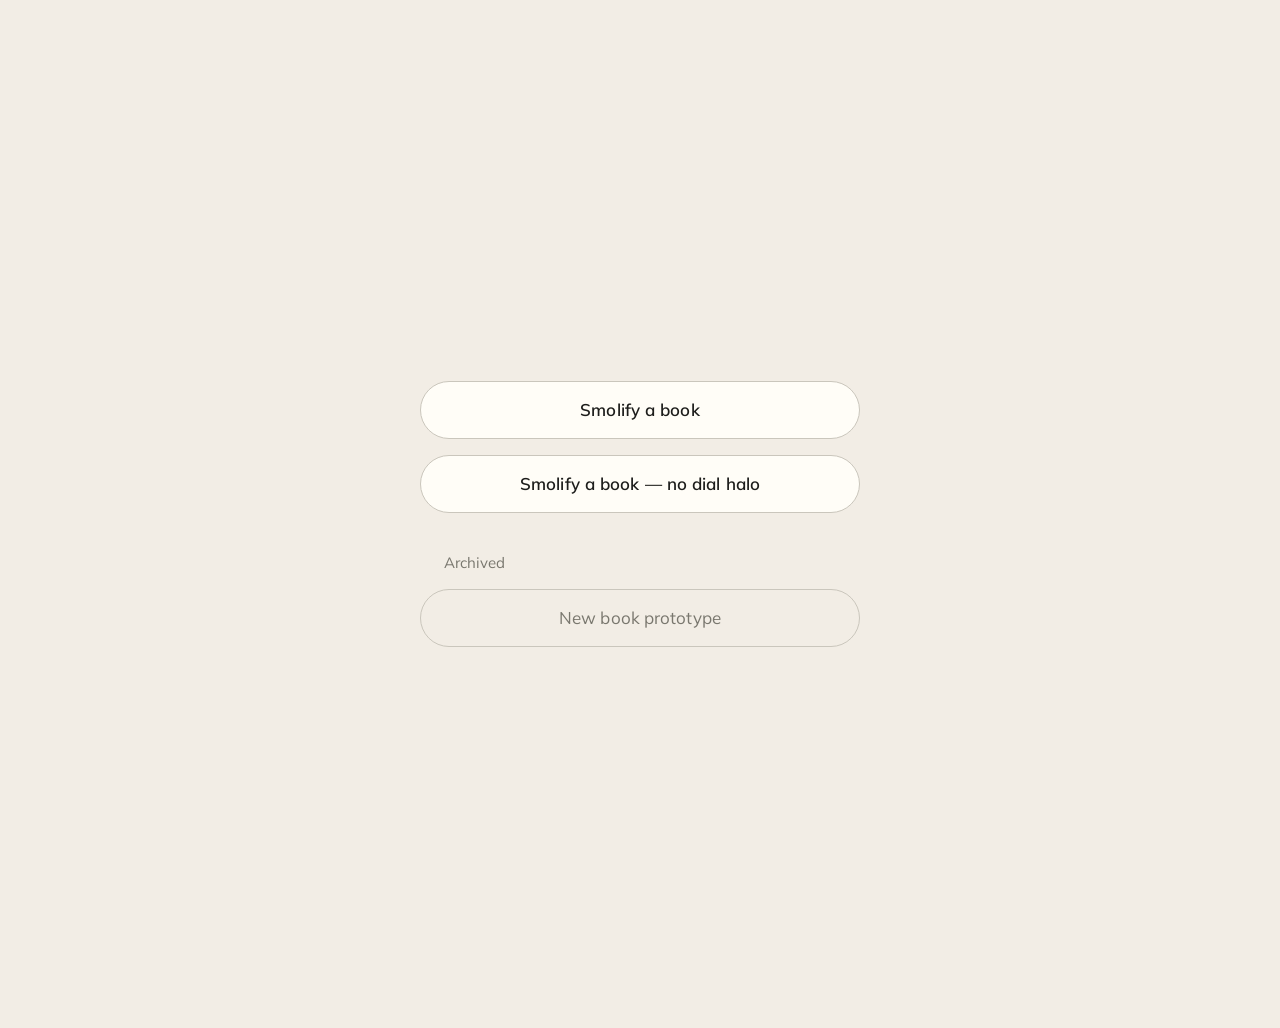
==== index.html @ 479d256e "Smolify a book — interactive prototype The Bulk recording flow from Smoly App Design (781:26595), bu" ====
<!doctype html>
<html lang="en">
<head>
<meta charset="utf-8">
<meta name="viewport" content="width=device-width, initial-scale=1">
<title>Smoly — Prototypes</title>
<link rel="preconnect" href="https://fonts.googleapis.com">
<link rel="preconnect" href="https://fonts.gstatic.com" crossorigin>
<link rel="stylesheet" href="https://fonts.googleapis.com/css2?family=Mulish:wght@400;600&display=swap">
<link rel="stylesheet" href="tokens.css">
<style>
  html, body { margin: 0; padding: 0; }
  body {
    min-height: 100vh;
    display: flex;
    align-items: center;
    justify-content: center;
    padding: 64px 24px;
    background: var(--md-sys-color-surface-container);
    font-family: var(--md-ref-typeface-plain), system-ui, sans-serif;
    -webkit-font-smoothing: antialiased;
  }

  .index { width: 100%; max-width: 440px; }

  .index__list { display: flex; flex-direction: column; gap: var(--smoly-space-16); }

  .index__item {
    display: flex;
    align-items: center;
    justify-content: center;
    height: 56px;
    padding-inline: var(--smoly-space-24);
    background: var(--md-sys-color-surface);
    border: 1px solid var(--md-sys-color-outline-variant);
    border-radius: var(--md-sys-shape-corner-full);
    color: var(--md-sys-color-on-surface);
    font: 600 17px/24px var(--md-ref-typeface-plain), system-ui, sans-serif;
    letter-spacing: .1px;
    text-align: center;
    text-decoration: none;
    transition: background-color .15s ease, border-color .15s ease, transform .15s ease;
  }
  .index__item:hover {
    background: var(--md-sys-color-surface-container-high);
    border-color: var(--md-sys-color-outline);
  }
  .index__item:active { transform: scale(.99); }

  .index__label {
    margin: var(--smoly-space-40) 0 var(--smoly-space-16);
    padding-inline: var(--smoly-space-24);
    color: var(--md-sys-color-outline);
    font: 400 15px/20px var(--md-ref-typeface-plain), system-ui, sans-serif;
  }

  /* archived entries stay reachable but recede */
  .index__item--archived {
    background: none;
    border-color: var(--md-sys-color-outline-variant);
    color: var(--md-sys-color-outline);
    font-weight: 400;
  }
  .index__item--archived:hover {
    background: var(--md-sys-color-surface-container-high);
    color: var(--md-sys-color-on-surface-variant);
  }

  @media (prefers-reduced-motion: reduce) {
    .index__item { transition: none; }
    .index__item:active { transform: none; }
  }
</style>
</head>
<body>

<main class="index">

  <div class="index__list">
    <a class="index__item" href="smolify-book.html">Smolify a book</a>
    <a class="index__item" href="smolify-book-flat.html">Smolify a book — no dial halo</a>
  </div>

  <p class="index__label">Archived</p>

  <div class="index__list">
    <a class="index__item index__item--archived" href="archive/new-book-prototype/index.html">New book prototype</a>
  </div>

</main>

</body>
</html>
---- tokens.css ----
/* ============================================================
   Smoly — design tokens
   Mirrors the "Smoly Material Library" Figma variable collections
   (file 7Js3isvjdjVoFWNoPPpWo4 · pages Colour, Typography, Shape & spacing).
   Values read from Figma, not eyeballed. Do not add tokens here that
   do not exist in the library.
   ============================================================ */

:root {
  /* ── Colour · primary ───────────────────────────────── */
  --md-sys-color-primary:              #f15a86;
  --md-sys-color-on-primary:           #3f0017;
  --md-sys-color-primary-container:    #fcdee7;
  --md-sys-color-on-primary-container: #8f043f;
  /* Smoly deviation: filled buttons use white, not on-primary */
  --smoly-color-button-on-filled:      #ffffff;

  /* ── Colour · secondary (blue) ──────────────────────── */
  --md-sys-color-secondary:              #4f85dd;
  --md-sys-color-on-secondary:           #1d1d1b;
  --md-sys-color-secondary-container:    #e1ebfa;
  --md-sys-color-on-secondary-container: #00458f;

  /* ── Colour · tertiary (green) ──────────────────────── */
  --md-sys-color-tertiary:              #80b323;
  --md-sys-color-on-tertiary:           #1d1d1b;
  --md-sys-color-tertiary-container:    #f5fce4;
  --md-sys-color-on-tertiary-container: #344e00;

  /* ── Colour · status extensions ─────────────────────── */
  --md-sys-color-orange:              #f58521;
  --md-sys-color-on-orange:           #1d1d1b;
  --md-sys-color-orange-container:    #fff2e9;
  --md-sys-color-on-orange-container: #713700;
  --md-sys-color-yellow:              #e9b41d;
  --md-sys-color-on-yellow:           #1d1d1b;
  --md-sys-color-yellow-container:    #ffdf9a;
  --md-sys-color-on-yellow-container: #5a4300;

  /* ── Colour · error ─────────────────────────────────── */
  --md-sys-color-error:              #ba1b19;
  --md-sys-color-on-error:           #ffffff;
  --md-sys-color-error-container:    #ffdad5;
  --md-sys-color-on-error-container: #930008;

  /* ── Colour · surfaces + neutrals ───────────────────── */
  --md-sys-color-surface:                   #fffdf7;
  --md-sys-color-surface-bright:            #fffdf7;
  --md-sys-color-surface-dim:               #dddad1;
  --md-sys-color-surface-variant:           #e9e5de;
  --md-sys-color-surface-container-lowest:  #ffffff;
  --md-sys-color-surface-container-low:     #f7f3ea;
  --md-sys-color-surface-container:         #f2ede5;
  --md-sys-color-surface-container-high:    #ece8df;
  --md-sys-color-surface-container-highest: #e9e5de;
  --md-sys-color-on-surface:                #1d1d1b;
  --md-sys-color-on-surface-variant:        #48473f;
  --md-sys-color-outline:                   #79776e;
  --md-sys-color-outline-variant:           #cac6bc;
  --md-sys-color-inverse-surface:           #1d1d1b;
  --md-sys-color-inverse-on-surface:        #f5f0e7;
  --md-sys-color-scrim:                     #000000;
  --smoly-color-pressed-surface-container-high: #dddad1;
  --bg-page:                                #ffffff;

  /* ── Shape ──────────────────────────────────────────── */
  --md-sys-shape-corner-none:                 0px;
  --md-sys-shape-corner-extra-small:          4px;
  --md-sys-shape-corner-small:                8px;
  --md-sys-shape-corner-medium:               12px;
  --md-sys-shape-corner-large:                16px;
  --md-sys-shape-corner-large-increased:      20px;
  --md-sys-shape-corner-extra-large:          28px;
  --md-sys-shape-corner-extra-large-increased:32px;
  --md-sys-shape-corner-extra-extra-large:    48px;
  --md-sys-shape-corner-full:                 9999px;

  /* ── Spacing ────────────────────────────────────────── */
  --smoly-space-0:  0px;
  --smoly-space-4:  4px;
  --smoly-space-8:  8px;
  --smoly-space-12: 12px;
  --smoly-space-16: 16px;
  --smoly-space-24: 24px;
  --smoly-space-40: 40px;

  /* ── Typeface ───────────────────────────────────────── */
  --md-ref-typeface-brand: "Cal Sans";
  --md-ref-typeface-plain: "Mulish";

  /* ── Elevation ──────────────────────────────────────── */
  --elevation-level-2: 0 1px 2px 0 rgba(0, 0, 0, .3), 0 2px 6px 2px rgba(0, 0, 0, .15);
}

/* ── Type scale — the Figma text styles, 1:1 ──────────────
   Cal Sans carries display + title/large (brand). Everything
   else is Mulish. SemiBold is the "medium" weight in Figma. */

.md-display-small { font: 400 36px/44px var(--md-ref-typeface-brand), var(--md-ref-typeface-plain), system-ui, sans-serif; letter-spacing: 0; }
.md-title-large   { font: 400 22px/28px var(--md-ref-typeface-brand), var(--md-ref-typeface-plain), system-ui, sans-serif; letter-spacing: 0; }
.md-title-medium  { font: 600 16px/24px var(--md-ref-typeface-plain), system-ui, sans-serif; letter-spacing: .15px; }
.md-body-large    { font: 400 16px/24px var(--md-ref-typeface-plain), system-ui, sans-serif; letter-spacing: .5px; }
.md-body-medium   { font: 400 14px/20px var(--md-ref-typeface-plain), system-ui, sans-serif; letter-spacing: .25px; }
.md-body-small    { font: 400 12px/16px var(--md-ref-typeface-plain), system-ui, sans-serif; letter-spacing: .4px; }
.md-label-large   { font: 600 14px/20px var(--md-ref-typeface-plain), system-ui, sans-serif; letter-spacing: .1px; }
.md-label-medium  { font: 600 12px/16px var(--md-ref-typeface-plain), system-ui, sans-serif; letter-spacing: .5px; }
.md-label-small   { font: 600 11px/16px var(--md-ref-typeface-plain), system-ui, sans-serif; letter-spacing: .5px; }

/* Material Symbols Rounded, unfilled — the library's icon default */
.ms {
  font-family: "Material Symbols Rounded";
  font-weight: 400;
  font-style: normal;
  line-height: 1;
  letter-spacing: normal;
  text-transform: none;
  white-space: nowrap;
  word-wrap: normal;
  direction: ltr;
  font-variation-settings: "FILL" 0, "GRAD" 0, "opsz" 24;
  -webkit-font-feature-settings: "liga";
  -webkit-font-smoothing: antialiased;
  user-select: none;
}
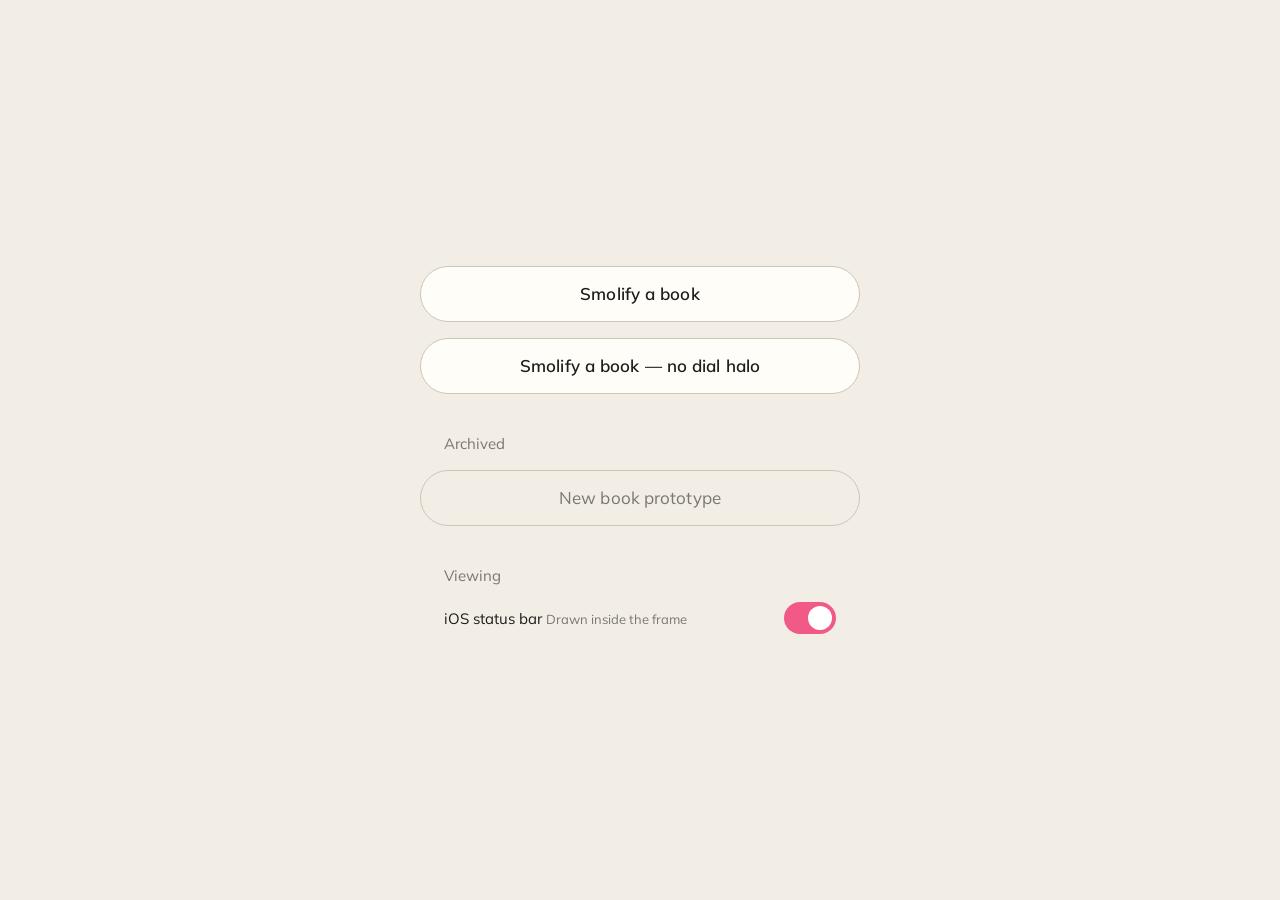
==== commit 787ebac7: "Add a status bar toggle to the prototype index The drawn iOS status bar is wanted on a desktop and r" ====
--- a/index.html
+++ b/index.html
@@ -2,12 +2,21 @@
 <html lang="en">
 <head>
 <meta charset="utf-8">
-<meta name="viewport" content="width=device-width, initial-scale=1">
+<meta name="viewport" content="width=device-width, initial-scale=1, viewport-fit=cover">
 <title>Smoly — Prototypes</title>
+<link rel="manifest" href="manifest.webmanifest">
+<meta name="mobile-web-app-capable" content="yes">
+<meta name="apple-mobile-web-app-capable" content="yes">
+<meta name="apple-mobile-web-app-status-bar-style" content="default">
+<meta name="apple-mobile-web-app-title" content="Smoly">
+<meta name="theme-color" content="#f2ede5">
+<link rel="apple-touch-icon" href="assets/app-icon.svg">
 <link rel="preconnect" href="https://fonts.googleapis.com">
 <link rel="preconnect" href="https://fonts.gstatic.com" crossorigin>
 <link rel="stylesheet" href="https://fonts.googleapis.com/css2?family=Mulish:wght@400;600&display=swap">
 <link rel="stylesheet" href="tokens.css">
+<link rel="stylesheet" href="components.css">
+<script src="prefs.js"></script>
 <style>
   html, body { margin: 0; padding: 0; }
   body {
@@ -70,6 +79,34 @@
     .index__item { transition: none; }
     .index__item:active { transform: none; }
   }
+
+  /* viewing options */
+  .index__setting {
+    display: flex;
+    align-items: center;
+    justify-content: space-between;
+    gap: var(--smoly-space-16);
+    padding-inline: var(--smoly-space-24);
+  }
+  .index__setting-text { color: var(--md-sys-color-on-surface); font: 400 15px/20px var(--md-ref-typeface-plain), system-ui, sans-serif; }
+  .index__setting-note { margin-top: 2px; color: var(--md-sys-color-outline); font: 400 13px/18px var(--md-ref-typeface-plain), system-ui, sans-serif; }
+
+  /* Only worth saying on a phone, and pointless once they have done it */
+  .index__tip { display: none; }
+  @media (max-width: 440px) {
+    body { padding: 32px 20px; }
+    .index__tip {
+      display: block;
+      margin: var(--smoly-space-40) 0 0;
+      padding-inline: var(--smoly-space-24);
+      color: var(--md-sys-color-outline);
+      font: 400 13px/18px var(--md-ref-typeface-plain), system-ui, sans-serif;
+      text-align: center;
+    }
+  }
+  @media (display-mode: standalone) {
+    .index__tip { display: none; }
+  }
 </style>
 </head>
 <body>
@@ -87,7 +124,42 @@
     <a class="index__item index__item--archived" href="archive/new-book-prototype/index.html">New book prototype</a>
   </div>
 
+  <p class="index__label">Viewing</p>
+
+  <div class="index__setting">
+    <span>
+      <span class="index__setting-text">iOS status bar</span>
+      <span class="index__setting-note" id="statusBarNote"></span>
+    </span>
+    <button class="md-switch" id="statusBarToggle" role="switch" aria-checked="true"
+            aria-label="Draw the iOS status bar inside the prototype">
+      <img class="md-switch__handle" src="assets/switch-handle.svg" alt="" width="24" height="24">
+    </button>
+  </div>
+
+  <p class="index__tip">Share → Add to Home Screen to run these without the browser bar.</p>
+
 </main>
+
+<script>
+  (function () {
+    var toggle = document.getElementById('statusBarToggle');
+    var note = document.getElementById('statusBarNote');
+
+    function sync() {
+      var on = SmolyPrefs.statusBar();
+      toggle.setAttribute('aria-checked', String(on));
+      note.textContent = on ? 'Drawn inside the frame' : 'Using your device’s own';
+    }
+
+    toggle.addEventListener('click', function () {
+      SmolyPrefs.setStatusBar(!SmolyPrefs.statusBar());
+      sync();
+    });
+
+    sync();
+  })();
+</script>
 
 </body>
 </html>
--- a/components.css
+++ b/components.css
@@ -0,0 +1,475 @@
+/* ============================================================
+   Smoly — components
+   Transcribed from the Smoly Material Library component set.
+   Class names map onto the Figma component + variant names.
+
+   Figma                                   CSS
+   Button · Size=Small, Style=Filled        .md-btn.md-btn--sm.md-btn--filled
+   Button · Size=XSmall, Style=Text         .md-btn.md-btn--xs.md-btn--text
+   Button · Size=Medium, Style=Tonal        .md-btn.md-btn--md.md-btn--tonal
+   Text field · Style=Outlined              .md-field
+   Switch · Selected=True                   .md-switch[aria-checked="true"]
+   Status chip · Property 1=No audio        .sm-chip.sm-chip--no-audio
+   Audio tile · Property 1=Front page       .sm-tile.sm-tile--front
+   Audio tile · Property 1=Audio tile       .sm-tile.sm-tile--numbered
+   Audio tile · Property 1=Variant3/4       .sm-tile.is-expanded
+   Customised bottom sheet                  .md-sheet
+   Menu / Menu item                         .md-menu / .md-menu-item
+   ============================================================ */
+
+*, *::before, *::after { box-sizing: border-box; }
+[hidden] { display: none !important; }
+
+/* ── Button ───────────────────────────────────────────────── */
+.md-btn {
+  display: inline-flex;
+  align-items: center;
+  justify-content: center;
+  border: 0;
+  background: none;
+  border-radius: var(--md-sys-shape-corner-full);
+  cursor: pointer;
+  white-space: nowrap;
+  font-family: var(--md-ref-typeface-plain), system-ui, sans-serif;
+  transition: background-color .15s ease, box-shadow .15s ease, opacity .15s ease;
+}
+.md-btn:disabled { opacity: .38; cursor: default; }
+
+/* Sizes — height / padding / gap / label style straight from the library.
+   Longhands, not the `font` shorthand: the shorthand needs a family, so
+   `font: 600 14px/20px inherit` is invalid and silently drops the whole
+   declaration — and a shorthand that did parse would reset font-family
+   and wipe the Mulish set on .md-btn above. */
+
+/* XSmall 32 / Small 40 — Label/Large */
+.md-btn--xs { height: 32px; padding-inline: var(--smoly-space-12); gap: var(--smoly-space-4);
+              font-size: 14px; line-height: 20px; font-weight: 600; letter-spacing: .1px; }
+.md-btn--sm { height: 40px; padding-inline: var(--smoly-space-16); gap: var(--smoly-space-8);
+              font-size: 14px; line-height: 20px; font-weight: 600; letter-spacing: .1px; }
+/* Medium 56 — Title/Medium (library node 20:147) */
+.md-btn--md { height: 56px; padding-inline: var(--smoly-space-24); gap: var(--smoly-space-8);
+              font-size: 16px; line-height: 24px; font-weight: 600; letter-spacing: .15px; }
+.md-btn--xs .ms, .md-btn--sm .ms { font-size: 20px; }
+.md-btn--md .ms { font-size: 24px; }
+
+/* styles */
+.md-btn--filled   { background: var(--md-sys-color-primary); color: var(--smoly-color-button-on-filled); }
+.md-btn--filled:not(:disabled):active   { background: #d8406d; }
+.md-btn--tonal    { background: var(--md-sys-color-secondary-container); color: var(--md-sys-color-on-secondary-container); }
+.md-btn--tonal:not(:disabled):active    { background: #cfe0f6; }
+.md-btn--text     { background: none; color: var(--md-sys-color-on-primary-container); }
+.md-btn--text:not(:disabled):active     { background: rgba(143, 4, 63, .08); }
+.md-btn--outlined { background: none; color: var(--md-sys-color-on-primary-container);
+                    border: 1px solid var(--md-sys-color-outline); }
+
+.md-btn--block { width: 100%; }
+
+/* ── Icon button (Small · 40, 24px icon) ──────────────────── */
+.md-iconbtn {
+  display: inline-flex;
+  align-items: center;
+  justify-content: center;
+  width: 40px;
+  height: 40px;
+  flex: none;
+  border: 0;
+  background: none;
+  border-radius: var(--md-sys-shape-corner-full);
+  color: var(--md-sys-color-on-surface-variant);
+  cursor: pointer;
+  transition: background-color .15s ease;
+}
+.md-iconbtn .ms { font-size: 24px; }
+.md-iconbtn:not(:disabled):active { background: rgba(29, 29, 27, .08); }
+.md-iconbtn:disabled { opacity: .38; cursor: default; }
+/* XSmall · 32 with a 20px icon — used inside the expanded audio tile */
+.md-iconbtn--xs { width: 32px; height: 32px; }
+.md-iconbtn--xs .ms { font-size: 20px; }
+.md-iconbtn--tonal { background: var(--md-sys-color-secondary-container); color: var(--md-sys-color-on-secondary-container); }
+
+/* ── Text field · Outlined ────────────────────────────────── */
+.md-field { position: relative; display: flex; flex-direction: column; gap: 4px; width: 100%; }
+.md-field__box {
+  position: relative;
+  display: flex;
+  align-items: center;
+  gap: var(--smoly-space-16);
+  height: 56px;
+  padding-inline: var(--smoly-space-12);
+  border: 1px solid var(--md-sys-color-outline);
+  border-radius: var(--md-sys-shape-corner-extra-small);
+}
+.md-field__input {
+  flex: 1 0 0;
+  min-width: 0;
+  border: 0;
+  outline: 0;
+  background: none;
+  padding: 0;
+  color: var(--md-sys-color-on-surface);
+  font: 400 16px/24px var(--md-ref-typeface-plain), system-ui, sans-serif;
+  letter-spacing: .5px;
+}
+.md-field__input::placeholder { color: var(--md-sys-color-on-surface-variant); }
+/* Floating label sits on the outline — its backdrop must match the surface behind */
+.md-field__label {
+  position: absolute;
+  left: 11px;
+  /* -11 rather than Figma's -9: Body/Medium is 20 tall where Body/Small was 16,
+     so the offset grows by half the difference to keep the label optically
+     centred on the stroke */
+  top: -11px;
+  padding-inline: 4px;
+  background: var(--md-sys-color-surface);
+  color: var(--md-sys-color-on-surface-variant);
+  font: 400 14px/20px var(--md-ref-typeface-plain), system-ui, sans-serif;
+  letter-spacing: .25px;
+  pointer-events: none;
+}
+.md-field__box:focus-within { border: 2px solid var(--md-sys-color-primary); padding-inline: 11px; }
+.md-field__box:focus-within .md-field__label { color: var(--md-sys-color-primary); left: 10px; }
+
+/* ── Switch · 52×32 ───────────────────────────────────────── */
+.md-switch {
+  position: relative;
+  width: 52px;
+  height: 32px;
+  flex: none;
+  padding: 0;
+  border: 0;
+  border-radius: 16px;
+  background: var(--md-sys-color-surface-container-highest);
+  box-shadow: inset 0 0 0 2px var(--md-sys-color-outline);
+  cursor: pointer;
+  transition: background-color .2s ease, box-shadow .2s ease;
+}
+.md-switch__handle {
+  position: absolute;
+  top: 4px;
+  left: 4px;
+  width: 24px;
+  height: 24px;
+  transition: left .2s cubic-bezier(.2, 0, 0, 1);
+}
+.md-switch[aria-checked="true"] { background: var(--md-sys-color-primary); box-shadow: none; }
+.md-switch[aria-checked="true"] .md-switch__handle { left: 24px; }
+
+/* ── Top app bar · Small 64 ───────────────────────────────── */
+.md-appbar {
+  display: flex;
+  align-items: center;
+  gap: var(--smoly-space-4);
+  height: 64px;
+  width: 100%;
+  padding-inline: var(--smoly-space-4);
+  background: var(--md-sys-color-secondary-container);
+  flex: none;
+}
+.md-appbar__title {
+  flex: 1 0 0;
+  min-width: 0;
+  padding-left: var(--smoly-space-4);
+  color: var(--md-sys-color-on-surface);
+  font: 400 22px/28px var(--md-ref-typeface-brand), var(--md-ref-typeface-plain), system-ui, sans-serif;
+}
+
+/* ── Navigation bar · 80 ──────────────────────────────────── */
+.md-navbar {
+  display: flex;
+  align-items: flex-end;
+  justify-content: center;
+  height: 80px;
+  width: 100%;
+  padding-inline: 8px;
+  background: var(--bg-page);
+  border-top: 1px solid var(--md-sys-color-outline-variant);
+  flex: none;
+}
+.md-nav-item {
+  display: flex;
+  flex: 1 0 0;
+  min-width: 0;
+  flex-direction: column;
+  align-items: center;
+  justify-content: center;
+  gap: var(--smoly-space-4);
+  height: 80px;
+  padding-top: 12px;
+  padding-bottom: 16px;
+  border: 0;
+  background: none;
+  cursor: pointer;
+  color: var(--md-sys-color-on-surface-variant);
+}
+.md-nav-item__indicator {
+  display: flex;
+  align-items: center;
+  justify-content: center;
+  width: 64px;
+  height: 32px;
+  border-radius: var(--md-sys-shape-corner-full);
+}
+.md-nav-item__indicator .ms { font-size: 24px; }
+.md-nav-item__label { font: 600 12px/16px var(--md-ref-typeface-plain), system-ui, sans-serif; letter-spacing: .5px; }
+.md-nav-item[aria-current="page"] { color: var(--md-sys-color-on-surface); }
+/* the destination icon stays on-surface-variant in every state — only the
+   label darkens for the current item */
+.md-nav-item__indicator .ms { color: var(--md-sys-color-on-surface-variant); }
+
+/* Centre "Create" control — 95 box holding an 80 ring that overhangs the bar */
+.smoly-fab { position: relative; width: 95px; height: 95px; flex: none; margin-top: -15px; }
+.smoly-fab__ring {
+  position: absolute;
+  left: 6.5px;
+  top: 5.5px;
+  width: 80px;
+  height: 80px;
+  border: 4px solid var(--md-sys-color-surface);
+  border-radius: 100px;
+  box-shadow: 0 1px 2px 0 rgba(0, 0, 0, .1);
+}
+.smoly-fab__inner {
+  position: absolute;
+  inset: 0;
+  display: flex;
+  flex-direction: column;
+  align-items: center;
+  justify-content: center;
+  border: 0;
+  border-radius: 100px;
+  background: var(--md-sys-color-primary-container);
+  color: var(--md-sys-color-primary);
+  cursor: pointer;
+}
+.smoly-fab__inner .ms { font-size: 36px; }
+.smoly-fab__label { font: 600 14px/20px var(--md-ref-typeface-plain), system-ui, sans-serif; letter-spacing: .1px; }
+
+/* ── Status chip · 32, corner/small ───────────────────────── */
+.sm-chip {
+  display: inline-flex;
+  align-items: center;
+  gap: var(--smoly-space-8);
+  height: 32px;
+  flex: none;
+  padding-left: var(--smoly-space-8);
+  padding-right: var(--smoly-space-16);
+  border-radius: var(--md-sys-shape-corner-small);
+  font: 600 14px/20px var(--md-ref-typeface-plain), system-ui, sans-serif;
+  letter-spacing: .1px;
+}
+.sm-chip .ms { font-size: 18px; }
+.sm-chip--no-audio { background: var(--md-sys-color-yellow-container);    color: var(--md-sys-color-on-yellow-container); }
+.sm-chip--no-audio .ms { color: var(--md-sys-color-on-yellow-container); }
+.sm-chip--unlinked { background: var(--md-sys-color-orange-container);    color: var(--md-sys-color-on-orange-container); }
+.sm-chip--unlinked .ms { color: var(--md-sys-color-orange); }
+.sm-chip--linked   { background: var(--md-sys-color-tertiary-container);  color: var(--md-sys-color-on-tertiary-container); }
+.sm-chip--linked .ms { color: var(--md-sys-color-tertiary); }
+
+/* ── Audio tile ───────────────────────────────────────────── */
+.sm-tile { display: flex; align-items: center; gap: var(--smoly-space-4); width: 100%; max-width: 358px; }
+.sm-tile__handle {
+  display: flex;
+  align-items: center;
+  justify-content: center;
+  width: 30px;
+  height: 30px;
+  flex: none;
+  border: 0;
+  background: none;
+  cursor: grab;
+  padding: 0;
+}
+.sm-tile__handle img { width: 20px; height: 20px; display: block; }
+.sm-tile__card {
+  display: flex;
+  flex: 1 0 0;
+  min-width: 0;
+  flex-direction: column;
+  align-items: stretch;
+  padding: 10px var(--smoly-space-16);
+  background: var(--md-sys-color-surface-bright);
+  /* an inset ring, not a border: the tile's height is content-driven, and a
+     1px border would make it 54/138 where Figma's inside stroke gives 52/136 */
+  box-shadow: inset 0 0 0 1px var(--md-sys-color-outline);
+  border-radius: var(--md-sys-shape-corner-medium);
+  text-align: left;
+  font-family: inherit;
+}
+/* 32 tall collapsed: 10 + 32 + 10 = the 52 in Figma */
+.sm-tile__head {
+  display: flex;
+  align-items: center;
+  justify-content: space-between;
+  height: 32px;
+  flex: none;
+}
+.sm-tile__head--tappable { cursor: pointer; }
+.sm-tile__main { display: flex; align-items: center; gap: var(--smoly-space-8); min-width: 0; }
+.sm-tile__name {
+  color: var(--md-sys-color-on-surface);
+  font: 400 16px/24px var(--md-ref-typeface-plain), system-ui, sans-serif;
+  letter-spacing: .5px;
+  white-space: nowrap;
+}
+.sm-tile__more {
+  display: flex;
+  align-items: center;
+  justify-content: center;
+  width: 20px;
+  height: 28px;
+  flex: none;
+  padding: 0;
+  border: 0;
+  background: none;
+  color: var(--md-sys-color-on-surface-variant);
+  cursor: pointer;
+}
+.sm-tile__more .ms { font-size: 20px; }
+
+/* expanded — the card grows a player below the head row.
+   12 (gap) + 72 (player) = the 136 tall Variant3 in Figma. */
+.sm-tile__player-wrap {
+  overflow: hidden;
+  max-height: 0;
+  transition: max-height .3s ease-out;
+}
+.sm-tile.is-expanded .sm-tile__player-wrap { max-height: 84px; }
+/* a numbered tile's drag handle stays level with the head row once expanded */
+.sm-tile.is-expanded { align-items: flex-start; }
+.sm-tile.is-expanded .sm-tile__handle { margin-top: 11px; }
+
+.sm-player { display: flex; flex-direction: column; gap: var(--smoly-space-4); padding-block: var(--smoly-space-8); margin-top: var(--smoly-space-12); }
+.sm-player__track-wrap { position: relative; padding: 4px 2px; }
+.sm-player__track { height: 4px; border-radius: 100px; background: var(--smoly-color-pressed-surface-container-high); }
+.sm-player__thumb {
+  position: absolute;
+  top: 50%;
+  left: 0;
+  width: 12px;
+  height: 12px;
+  transform: translateY(-50%);
+  display: block;
+}
+.sm-player__meta { display: flex; flex-direction: column; }
+.sm-player__times {
+  display: flex;
+  align-items: center;
+  justify-content: space-between;
+  height: 16px;
+  margin-bottom: -8px;   /* Figma overlaps the times into the transport row */
+  color: var(--md-sys-color-on-surface-variant);
+  font: 600 11px/16px var(--md-ref-typeface-plain), system-ui, sans-serif;
+  letter-spacing: .5px;
+}
+.sm-player__transport { display: flex; align-items: center; justify-content: center; gap: var(--smoly-space-8); height: 32px; }
+.sm-player__transport .md-iconbtn { color: var(--md-sys-color-on-surface); }
+.sm-player__transport .md-iconbtn--tonal { color: var(--md-sys-color-on-secondary-container); }
+
+/* ── Bottom sheet ─────────────────────────────────────────── */
+.md-scrim {
+  position: absolute;
+  inset: 0;
+  background: var(--md-sys-color-scrim);
+  opacity: 0;
+  pointer-events: none;
+  transition: opacity .3s ease-out;
+  z-index: 5;
+}
+.md-scrim.is-open { opacity: .32; pointer-events: auto; }
+
+.md-sheet {
+  position: absolute;
+  left: 0;
+  right: 0;
+  bottom: 0;
+  z-index: 6;
+  transform: translateY(110%);
+  transition: transform .3s ease-out;
+}
+.md-sheet.is-open { transform: translateY(0); }
+.md-sheet__cap { display: block; width: 100%; height: 16px; }
+.md-sheet__body { background: var(--md-sys-color-surface-bright); }
+.md-sheet__bar {
+  display: flex;
+  align-items: center;
+  justify-content: space-between;
+  height: 56px;
+  padding: 8px var(--smoly-space-24);
+}
+.md-sheet__title {
+  color: var(--md-sys-color-on-surface);
+  font: 400 22px/28px var(--md-ref-typeface-brand), var(--md-ref-typeface-plain), system-ui, sans-serif;
+}
+.md-sheet__slot {
+  display: flex;
+  flex-direction: column;
+  gap: var(--smoly-space-16);
+  padding: 0 var(--smoly-space-16) var(--smoly-space-24);
+}
+
+/* visual block — waveform + timer */
+.sheet-visual { display: flex; flex-direction: column; align-items: center; gap: 16px; padding-block: var(--smoly-space-8); }
+.sheet-visual__stage { display: flex; align-items: center; justify-content: center; height: 40px; width: 100%; }
+.sheet-visual__caption { padding: 8px var(--smoly-space-24); color: var(--md-sys-color-on-surface); font: 400 14px/20px var(--md-ref-typeface-plain), system-ui, sans-serif; letter-spacing: .25px; }
+.sheet-visual__hint    { padding: 8px var(--smoly-space-24); color: var(--md-sys-color-on-surface-variant); font: 400 14px/20px var(--md-ref-typeface-plain), system-ui, sans-serif; letter-spacing: .25px; }
+
+/* transport row */
+/* 110 tall exactly — the dial defines the height and overflows the frame's 8px padding */
+.sheet-transport { display: flex; align-items: center; justify-content: center; gap: var(--smoly-space-40); height: 110px; }
+.sheet-actions   { display: flex; flex-direction: column; gap: var(--smoly-space-16); padding-block: var(--smoly-space-8); }
+
+/* the dial — 110 box, 96 ring */
+.sm-dial { position: relative; width: 110px; height: 110px; flex: none; border: 0; background: none; padding: 0; cursor: pointer; }
+.sm-dial__ring {
+  position: absolute;
+  left: 50%;
+  top: 5.5px;
+  width: 96px;
+  height: 96px;
+  margin-left: -48px;
+  border: 4.8px solid var(--md-sys-color-surface);
+  border-radius: 120px;
+  box-shadow: 0 1.2px 4.8px 0 rgba(0, 0, 0, .25);
+}
+.sm-dial__inner {
+  position: absolute;
+  inset: 0;
+  display: flex;
+  align-items: center;
+  justify-content: center;
+  border-radius: 120px;
+  background: var(--md-sys-color-primary-container);
+  color: var(--md-sys-color-primary);
+}
+.sm-dial__inner .ms { font-size: 36px; }
+
+/* ── Menu ─────────────────────────────────────────────────── */
+.md-menu {
+  position: absolute;
+  z-index: 7;
+  width: 200px;
+  padding-block: var(--smoly-space-8);
+  background: var(--md-sys-color-surface-container);
+  border-radius: var(--md-sys-shape-corner-medium);
+  box-shadow: var(--elevation-level-2);
+  transform-origin: top right;
+}
+.md-menu-item {
+  display: flex;
+  align-items: center;
+  gap: var(--smoly-space-12);
+  width: 100%;
+  height: 48px;
+  padding-inline: var(--smoly-space-12);
+  border: 0;
+  background: none;
+  cursor: pointer;
+  text-align: left;
+  color: var(--md-sys-color-on-surface);
+  font: 400 16px/24px var(--md-ref-typeface-plain), system-ui, sans-serif;
+  letter-spacing: .5px;
+}
+.md-menu-item .ms { font-size: 24px; color: var(--md-sys-color-on-surface-variant); }
+.md-menu-item:active { background: var(--md-sys-color-surface-container-high); }
+.md-menu-item--danger,
+.md-menu-item--danger .ms { color: var(--md-sys-color-error); }
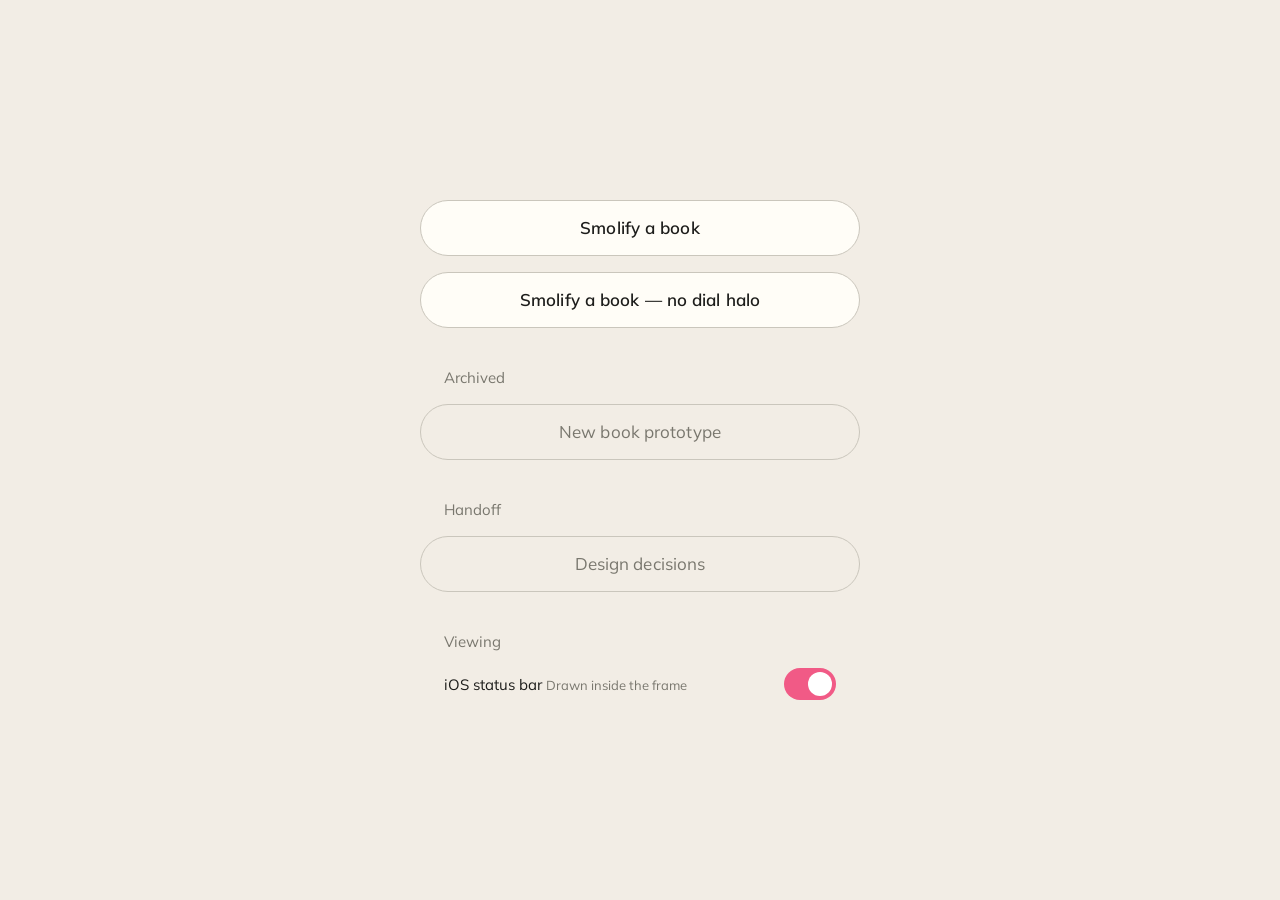
==== commit 4c1903e6: "Bulk actions always present; add the design decisions doc The pair under the list no longer waits fo" ====
--- a/index.html
+++ b/index.html
@@ -63,14 +63,15 @@
     font: 400 15px/20px var(--md-ref-typeface-plain), system-ui, sans-serif;
   }
 
-  /* archived entries stay reachable but recede */
-  .index__item--archived {
+  /* secondary entries stay reachable but recede — archived prototypes,
+     and the handoff doc, which is not a prototype at all */
+  .index__item--quiet {
     background: none;
     border-color: var(--md-sys-color-outline-variant);
     color: var(--md-sys-color-outline);
     font-weight: 400;
   }
-  .index__item--archived:hover {
+  .index__item--quiet:hover {
     background: var(--md-sys-color-surface-container-high);
     color: var(--md-sys-color-on-surface-variant);
   }
@@ -121,7 +122,13 @@
   <p class="index__label">Archived</p>
 
   <div class="index__list">
-    <a class="index__item index__item--archived" href="archive/new-book-prototype/index.html">New book prototype</a>
+    <a class="index__item index__item--quiet" href="archive/new-book-prototype/index.html">New book prototype</a>
+  </div>
+
+  <p class="index__label">Handoff</p>
+
+  <div class="index__list">
+    <a class="index__item index__item--quiet" href="decisions.html">Design decisions</a>
   </div>
 
   <p class="index__label">Viewing</p>
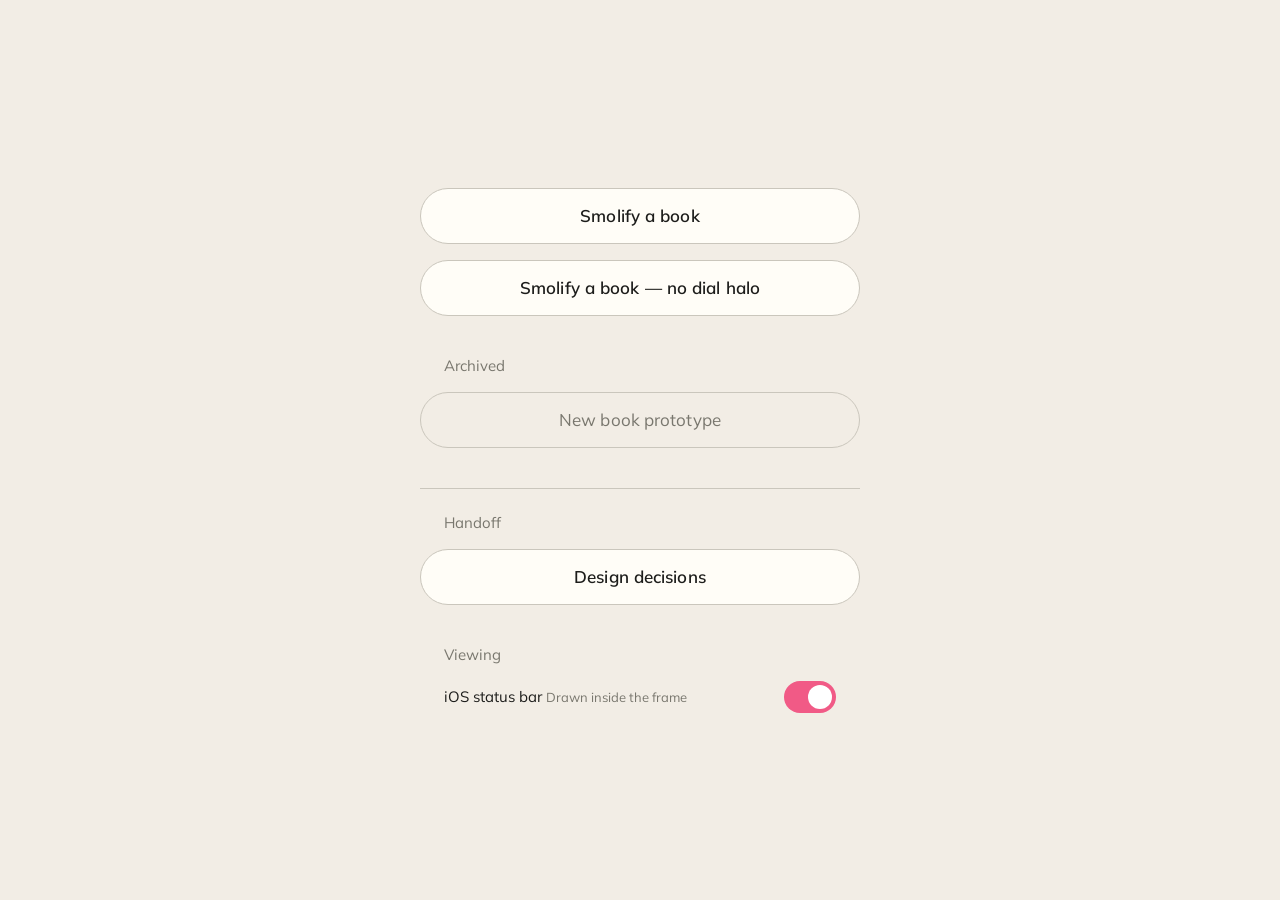
==== commit cac37f71: "Separate handoff from the prototypes on the index A full-width rule between the archived prototypes " ====
--- a/index.html
+++ b/index.html
@@ -63,8 +63,20 @@
     font: 400 15px/20px var(--md-ref-typeface-plain), system-ui, sans-serif;
   }
 
-  /* secondary entries stay reachable but recede — archived prototypes,
-     and the handoff doc, which is not a prototype at all */
+  /* Divider · Type=Full width — 1px outline-variant (library 10:152).
+     Separates the prototypes from the handoff material below, which is a
+     different kind of thing rather than just another entry in the list. */
+  .index__divider {
+    height: 1px;
+    margin: var(--smoly-space-40) 0 0;
+    border: 0;
+    background: var(--md-sys-color-outline-variant);
+  }
+  /* the label already carries a 40 top margin; after a rule that is too much */
+  .index__divider + .index__label { margin-top: var(--smoly-space-24); }
+
+  /* secondary entries stay reachable but recede — the archived prototypes,
+     which are superseded */
   .index__item--quiet {
     background: none;
     border-color: var(--md-sys-color-outline-variant);
@@ -125,10 +137,12 @@
     <a class="index__item index__item--quiet" href="archive/new-book-prototype/index.html">New book prototype</a>
   </div>
 
+  <hr class="index__divider">
+
   <p class="index__label">Handoff</p>
 
   <div class="index__list">
-    <a class="index__item index__item--quiet" href="decisions.html">Design decisions</a>
+    <a class="index__item" href="decisions.html">Design decisions</a>
   </div>
 
   <p class="index__label">Viewing</p>
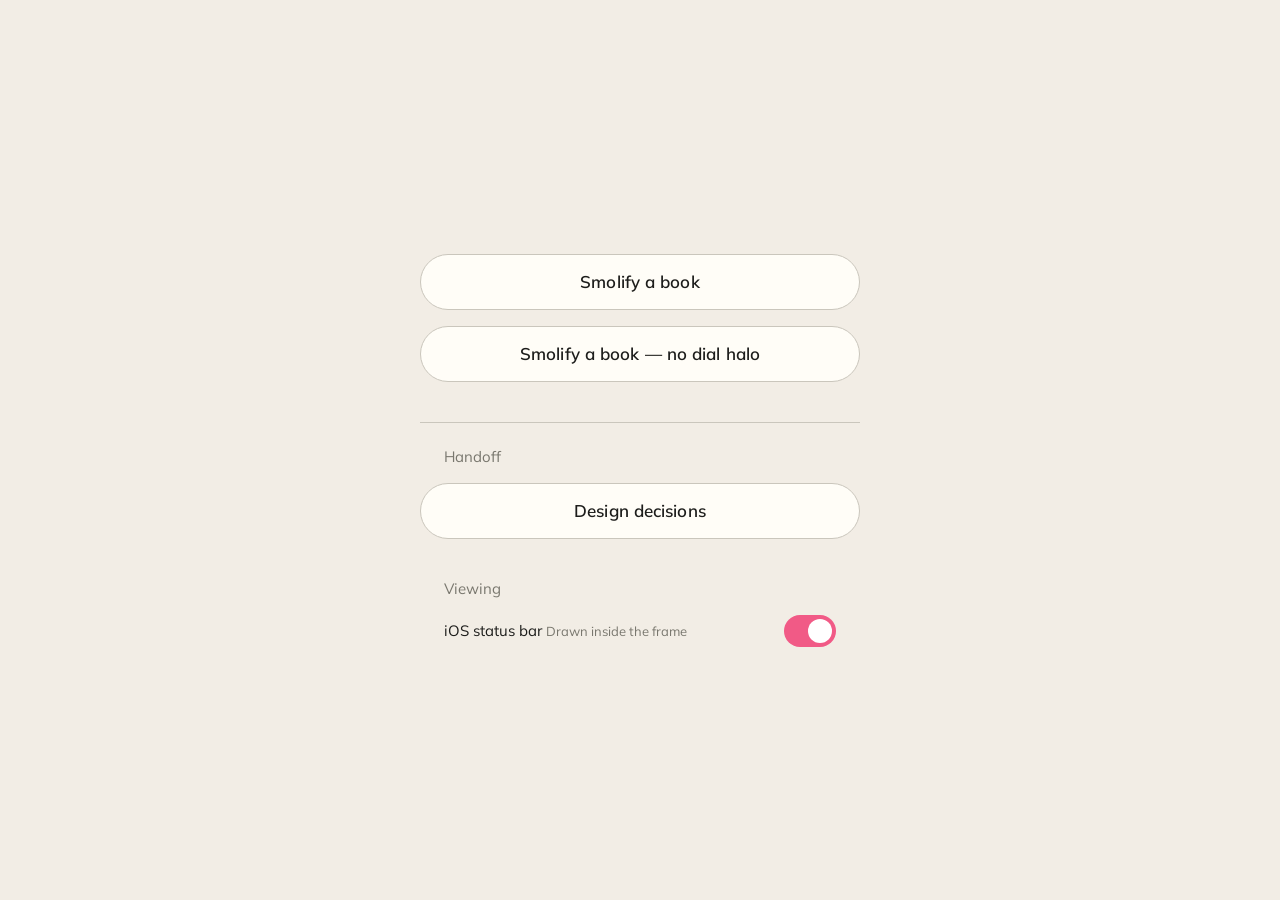
==== commit e9f419e7: "Drop the archived entry from the index The superseded New book prototype was still listed and is not" ====
--- a/index.html
+++ b/index.html
@@ -75,19 +75,6 @@
   /* the label already carries a 40 top margin; after a rule that is too much */
   .index__divider + .index__label { margin-top: var(--smoly-space-24); }
 
-  /* secondary entries stay reachable but recede — the archived prototypes,
-     which are superseded */
-  .index__item--quiet {
-    background: none;
-    border-color: var(--md-sys-color-outline-variant);
-    color: var(--md-sys-color-outline);
-    font-weight: 400;
-  }
-  .index__item--quiet:hover {
-    background: var(--md-sys-color-surface-container-high);
-    color: var(--md-sys-color-on-surface-variant);
-  }
-
   @media (prefers-reduced-motion: reduce) {
     .index__item { transition: none; }
     .index__item:active { transform: none; }
@@ -129,12 +116,6 @@
   <div class="index__list">
     <a class="index__item" href="smolify-book.html">Smolify a book</a>
     <a class="index__item" href="smolify-book-flat.html">Smolify a book — no dial halo</a>
-  </div>
-
-  <p class="index__label">Archived</p>
-
-  <div class="index__list">
-    <a class="index__item index__item--quiet" href="archive/new-book-prototype/index.html">New book prototype</a>
   </div>
 
   <hr class="index__divider">
